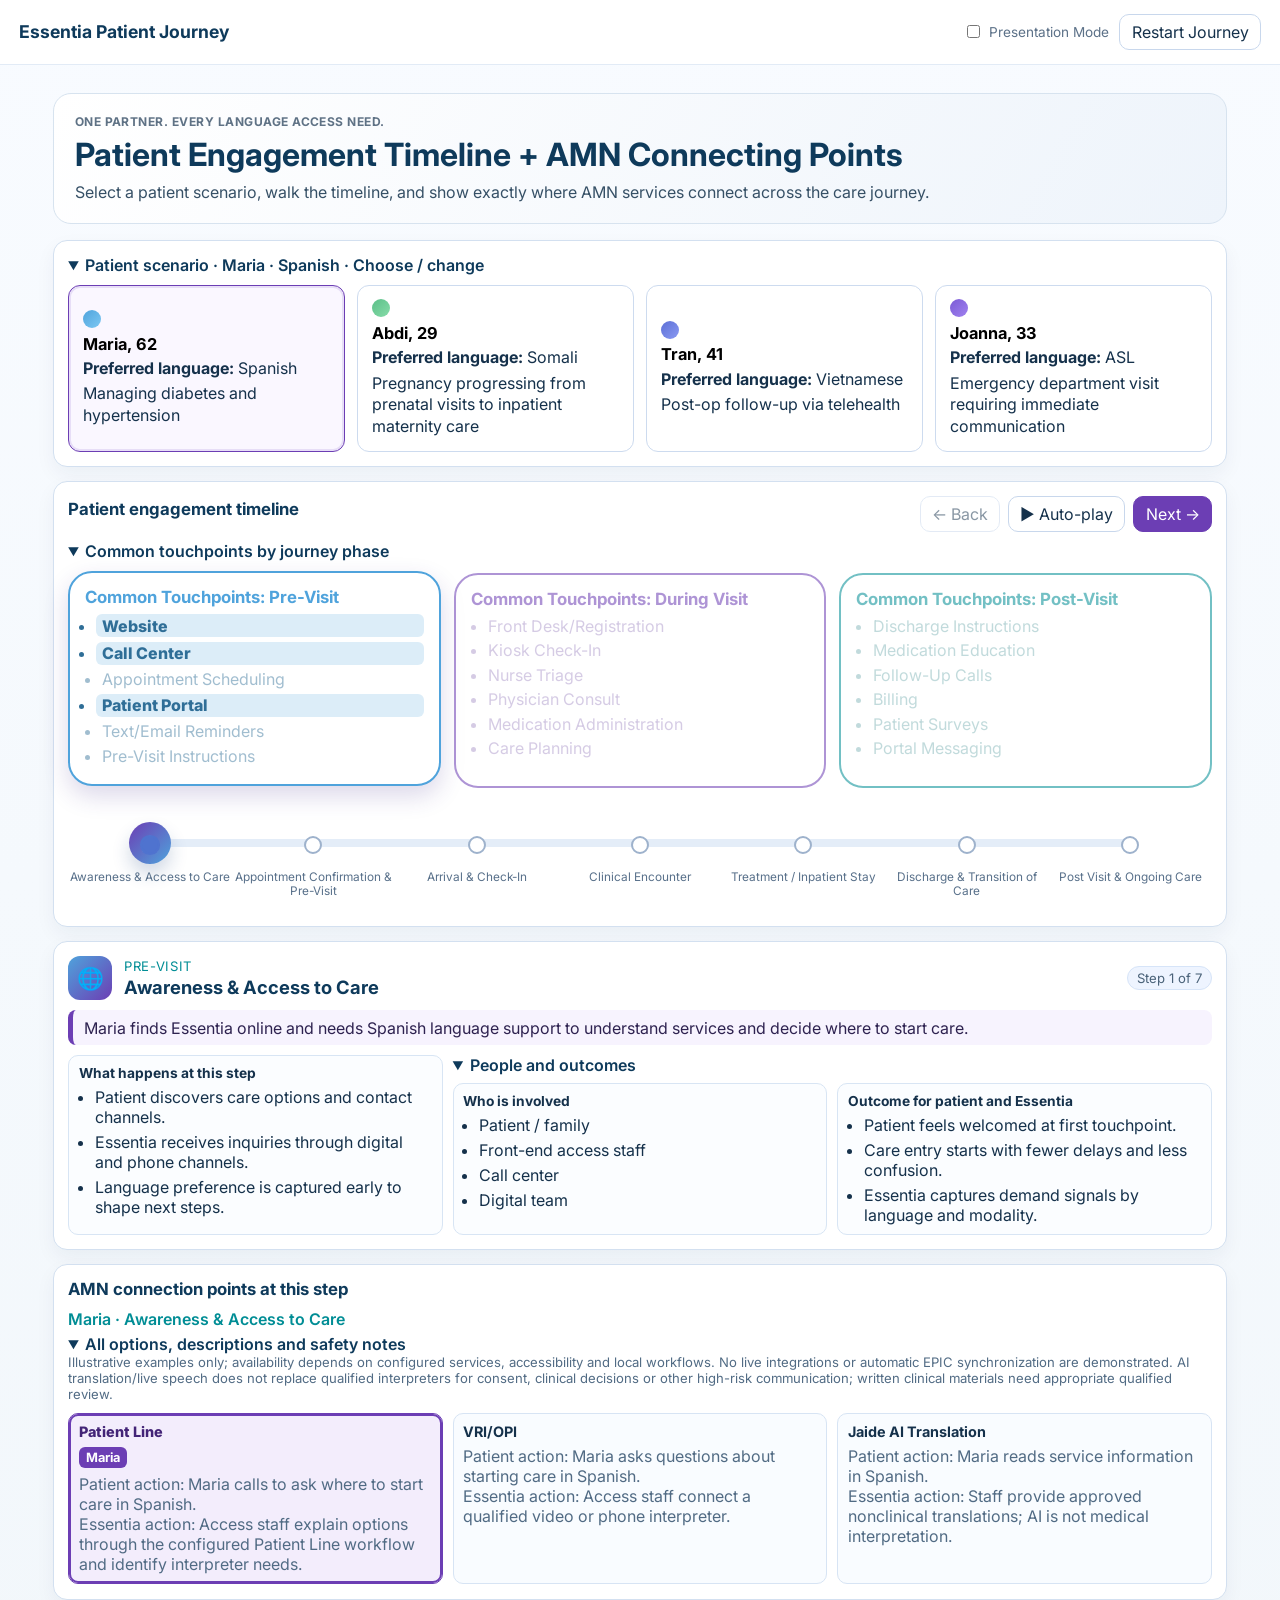
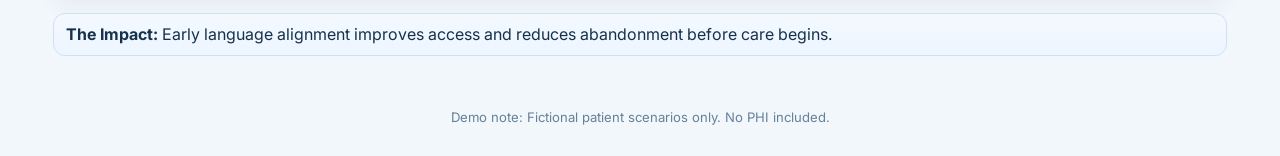
==== index.html @ 6fa658d0 "Remove DocsInk from Telehealth EHR integrations Co-authored-by: coreyboltamn <335155609+coreyboltamn" ====
<!doctype html>
<html lang="en">
  <head>
    <meta charset="UTF-8" />
    <meta name="viewport" content="width=device-width, initial-scale=1.0" />
    <title>Essentia + AMN | Patient Journey to Language Access</title>
    <link rel="preconnect" href="https://fonts.googleapis.com" />
    <link rel="preconnect" href="https://fonts.gstatic.com" crossorigin />
    <link href="https://fonts.googleapis.com/css2?family=Inter:wght@400;600;700;800&display=swap" rel="stylesheet" />
    <link rel="stylesheet" href="styles.css" />
    <link rel="stylesheet" href="touchpoints.css" />
  </head>
  <body>
    <header class="topbar">
      <div class="brand-block">
        <h1 class="top-title">Essentia Patient Journey</h1>
      </div>
      <div class="top-actions">
        <label class="toggle-wrap" for="presentationMode">
          <input id="presentationMode" type="checkbox" />
          <span>Presentation Mode</span>
        </label>
        <button id="resetBtn" class="ghost-btn" type="button">Restart Journey</button>
      </div>
    </header>

    <main>
      <section class="hero">
        <div class="hero-text">
          <p class="eyebrow">One Partner. Every Language Access Need.</p>
          <h2>Patient Engagement Timeline + AMN Connecting Points</h2>
          <p class="hero-copy">Select a patient scenario, walk the timeline, and show exactly where AMN services connect across the care journey.</p>
        </div>
      </section>

      <section class="panel scenario-panel">
        <details id="scenarioPicker" open>
          <summary>Patient scenario · <span id="scenarioName"></span> · Choose / change</summary>
          <div class="scenario-grid" id="scenarioGrid"></div>
        </details>
      </section>

      <section class="panel journey-panel">
        <div class="journey-head">
          <h2>Patient engagement timeline</h2>
          <div class="controls">
            <button id="prevBtn" class="ghost-btn" type="button">&larr; Back</button>
            <button id="playBtn" class="ghost-btn" type="button">&#9654; Auto-play</button>
            <button id="nextBtn" class="primary-btn" type="button">Next &rarr;</button>
          </div>
        </div>

        <details id="touchpointDetails" open>
          <summary>Common touchpoints by journey phase</summary>
          <div class="touchpoint-bands">
          <article class="touchpoint-card pre">
            <h3>Common Touchpoints: Pre-Visit</h3>
            <ul>
              <li>Website</li>
              <li>Call Center</li>
              <li>Appointment Scheduling</li>
              <li>Patient Portal</li>
              <li>Text/Email Reminders</li>
              <li>Pre-Visit Instructions</li>
            </ul>
          </article>
          <article class="touchpoint-card visit">
            <h3>Common Touchpoints: During Visit</h3>
            <ul>
              <li>Front Desk/Registration</li>
              <li>Kiosk Check-In</li>
              <li>Nurse Triage</li>
              <li>Physician Consult</li>
              <li>Medication Administration</li>
              <li>Care Planning</li>
            </ul>
          </article>
          <article class="touchpoint-card post">
            <h3>Common Touchpoints: Post-Visit</h3>
            <ul>
              <li>Discharge Instructions</li>
              <li>Medication Education</li>
              <li>Follow-Up Calls</li>
              <li>Billing</li>
              <li>Patient Surveys</li>
              <li>Portal Messaging</li>
            </ul>
          </article>
          </div>
        </details>

        <div class="track-wrap" role="region" aria-label="Patient journey timeline; scroll horizontally for all stages" tabindex="0">
          <div class="track" id="track">
            <div class="track-line"><div class="track-fill" id="trackFill"></div></div>
            <div class="avatar" id="avatar" aria-hidden="true"><svg viewBox="0 0 24 24" width="22" height="22"><circle cx="12" cy="8" r="4" fill="#fff"/><path d="M4 21c0-5 4-7 8-7s8 2 8 7" fill="#fff"/></svg></div>
            <div class="nodes" id="nodes"></div>
          </div>
        </div>
      </section>

      <section class="panel stage-panel" id="stagePanel">
        <div class="stage-top">
          <div class="stage-icon" id="stageIcon"></div>
          <div>
            <p class="phase" id="stagePhase"></p>
            <h2 id="stageTitle"></h2>
          </div>
          <div class="counter" id="stageCounter"></div>
        </div>

        <blockquote class="patient-moment" id="patientMoment"></blockquote>

        <div class="status-row" id="statusRow"></div>

        <div class="cards-row">
          <article><h3>What happens at this step</h3><ul id="behindList"></ul></article>
          <details id="stageDetails" open>
            <summary>People and outcomes</summary>
            <div class="support-cards">
              <article><h3>Who is involved</h3><ul id="whoList"></ul></article>
              <article><h3>Outcome for patient and Essentia</h3><ul id="outcomeList"></ul></article>
            </div>
          </details>
        </div>
      </section>

      <section class="panel connections-panel">
        <h2>AMN connection points at this step</h2>
        <p class="connection-context" id="connectionContext"></p>
        <p class="presenter-note">Illustrative workflows only. AI does not replace qualified interpreters; clinical translations require qualified review.</p>
        <details id="connectionDetails" open>
          <summary>All options, descriptions and safety notes</summary>
          <p class="connection-note">Illustrative examples only; availability depends on configured services, accessibility and local workflows. No live integrations or automatic EPIC synchronization are demonstrated. AI translation/live speech does not replace qualified interpreters for consent, clinical decisions or other high-risk communication; written clinical materials need appropriate qualified review.</p>
        </details>
        <div class="connection-grid" id="connectionGrid"></div>
      </section>

      <section class="impact-band">
        <strong>The Impact:</strong>
        <span id="impactText"></span>
      </section>
    </main>

    <footer>
      <p>Demo note: Fictional patient scenarios only. No PHI included.</p>
    </footer>

    <dialog id="telehealthModal" class="image-modal" aria-labelledby="telehealthModalTitle">
      <div class="image-modal-body">
        <div class="image-modal-head">
          <div>
            <p class="telehealth-eyebrow">Tran’s journey · Clinical Encounter</p>
            <h2 id="telehealthModalTitle">Telehealth integrations</h2>
            <p class="telehealth-intro">Connect qualified language access to the virtual care tools you already use.</p>
          </div>
          <button id="telehealthModalClose" class="image-modal-close" type="button" aria-label="Close">&times;</button>
        </div>
        <div class="telehealth-integrations">
          <div class="telehealth-layout">
            <div class="telehealth-categories">
              <section class="telehealth-category">
                <h3>EHR &amp; Clinical Systems</h3>
                <ul class="platform-chips">
                  <li>EPIC</li>
                  <li>Oracle</li>
                  <li>Cerner</li>
                </ul>
              </section>
              <section class="telehealth-category">
                <h3>Virtual Care &amp; Telehealth</h3>
                <ul class="platform-chips">
                  <li>Amwell</li>
                  <li>Zoom</li>
                  <li>Vidyo</li>
                  <li>Doximity</li>
                  <li>Teladoc</li>
                  <li>Mend</li>
                </ul>
              </section>
              <section class="telehealth-category">
                <h3>Patient Engagement</h3>
                <ul class="platform-chips">
                  <li>Caregility</li>
                  <li>Care.ai</li>
                  <li>Hellocare.ai</li>
                  <li>Lifesize</li>
                  <li>Oneview</li>
                </ul>
              </section>
              <section class="telehealth-category">
                <h3>Collaboration &amp; Communications</h3>
                <ul class="platform-chips">
                  <li>Microsoft Teams</li>
                  <li>Cisco</li>
                  <li>Polycom</li>
                  <li>Pexip</li>
                  <li>SecureVideo</li>
                </ul>
              </section>
              <section class="telehealth-category">
                <h3>Clinical Workflow &amp; Monitoring</h3>
                <ul class="platform-chips">
                  <li>AvaSure</li>
                  <li>Artisight</li>
                  <li>Bluestream</li>
                  <li>Mobile Heartbeat</li>
                  <li>Vocera</li>
                  <li>Sonifi Health</li>
                </ul>
              </section>
            </div>
            <aside class="telehealth-benefits" aria-labelledby="telehealthBenefitsTitle">
              <h3 id="telehealthBenefitsTitle">AMN Integration Benefits</h3>
              <ul>
                <li>Qualified interpreters join the virtual visit</li>
                <li>Configured workflows fit existing care tools</li>
                <li>Fewer handoffs for staff and clinicians</li>
                <li>Consistent experience across languages and visits</li>
              </ul>
            </aside>
          </div>
          <div class="telehealth-summary">
            <strong>40+ Technology Partners</strong>
            <p>Powering a more connected, equitable healthcare experience.</p>
          </div>
          <p class="telehealth-disclaimer">Illustrative examples only; availability depends on configured services and local workflows. Platform names are text-only; no partner logos are used.</p>
        </div>
      </div>
    </dialog>

    <script src="app.js"></script>
    <script src="touchpoints.js"></script>
  </body>
</html>
---- styles.css ----
* {
  box-sizing: border-box;
}

[hidden] {
  display: none !important;
}

:root {
  --navy: #0e3a5b;
  --blue: #4fa3dc;
  --purple: #6c3eb4;
  --teal: #008d95;
  --border: #d7e3ef;
  --bg: #f3f8ff;
  --panel: #ffffff;
  --ink: #15314b;
  --muted: #5c7188;
  --line: #d3e0f0;
  --brand: #3359b5;
  --brand-soft: #e9eeff;
}

body {
  margin: 0;
  font-family: "Inter", "Segoe UI", sans-serif;
  background: linear-gradient(180deg, #f8fbff 0%, #f2f7fb 100%);
  color: var(--ink);
}

.topbar {
  position: sticky;
  top: 0;
  z-index: 20;
  display: flex;
  align-items: center;
  justify-content: space-between;
  gap: 1rem;
  padding: 0.85rem 1.2rem;
  background: rgba(255, 255, 255, 0.9);
  border-bottom: 1px solid #e2ebf6;
  backdrop-filter: blur(6px);
}

.top-title {
  margin: 0;
  font-size: 1.1rem;
  color: var(--navy);
}

.top-actions {
  display: flex;
  flex-wrap: wrap;
  gap: 0.65rem;
  align-items: center;
}

.toggle-wrap {
  display: inline-flex;
  align-items: center;
  gap: 0.4rem;
  font-size: 0.85rem;
  color: var(--muted);
}

main {
  max-width: 1200px;
  margin: 0 auto;
  padding: 1rem 0.8rem 2rem;
}

.hero {
  background: linear-gradient(120deg, #ffffff 0%, #eef4fb 100%);
  border: 1px solid var(--border);
  border-radius: 18px;
  color: var(--navy);
  padding: 1.3rem;
  margin: 0.75rem 0 1rem;
}

.eyebrow {
  margin: 0;
  font-weight: 700;
  letter-spacing: 0.04em;
  text-transform: uppercase;
  font-size: 0.75rem;
  color: #5f7285;
}

.hero h2 {
  margin: 0.35rem 0 0.5rem;
  font-size: clamp(1.3rem, 2.5vw, 2rem);
}

.hero-copy {
  margin: 0;
  max-width: 880px;
  color: #365066;
}

.panel {
  background: var(--panel);
  border: 1px solid var(--line);
  border-radius: 14px;
  padding: 0.9rem;
  margin-bottom: 0.85rem;
  box-shadow: 0 8px 20px rgba(10, 40, 70, 0.05);
}

.panel h2 {
  margin: 0 0 0.6rem;
  font-size: 1.05rem;
  color: var(--navy);
}

.scenario-grid {
  display: grid;
  grid-template-columns: repeat(4, minmax(0, 1fr));
  gap: 0.75rem;
}

summary {
  cursor: pointer;
  color: var(--navy);
  font-weight: 600;
}

#scenarioPicker > summary {
  margin-bottom: 0.6rem;
}

#scenarioPicker:not([open]) > summary {
  margin-bottom: 0;
}

.scenario-card {
  text-align: left;
  border: 1px solid #cddbef;
  border-radius: 12px;
  padding: 0.85rem;
  background: #fff;
  cursor: pointer;
  transition: all 0.2s ease;
}

.scenario-card:hover {
  transform: translateY(-1px);
  box-shadow: 0 10px 20px rgba(29, 75, 140, 0.08);
}

.scenario-card.active {
  border-color: var(--purple);
  box-shadow: inset 0 0 0 2px #e7def7;
  background: #faf7ff;
}

.avatar-dot {
  width: 18px;
  height: 18px;
  border-radius: 999px;
  background: var(--chip);
  margin-bottom: 0.35rem;
}

.scenario-card h3 {
  margin: 0;
  font-size: 1.02rem;
}

.scenario-card p {
  margin: 0.26rem 0 0;
  color: var(--ink);
  line-height: 1.34;
}

.journey-head {
  display: flex;
  flex-wrap: wrap;
  align-items: center;
  justify-content: space-between;
  gap: 0.8rem;
  margin-bottom: 0.55rem;
}

.controls {
  display: flex;
  flex-wrap: wrap;
  gap: 0.5rem;
}

button {
  font: inherit;
}

.ghost-btn,
.primary-btn {
  border-radius: 10px;
  border: 1px solid #c8d7ec;
  background: #fff;
  color: var(--ink);
  padding: 0.45rem 0.7rem;
  cursor: pointer;
}

.primary-btn {
  background: var(--purple);
  color: #fff;
  border-color: var(--purple);
}

.ghost-btn:disabled,
.primary-btn:disabled {
  opacity: 0.5;
  cursor: not-allowed;
}

.track-wrap {
  overflow-x: auto;
  padding-bottom: 0.2rem;
}

.track {
  min-width: 920px;
  position: relative;
  padding: 0 0 0.6rem;
}

.track-line {
  position: absolute;
  top: 35px;
  left: calc(100% / 14);
  right: calc(100% / 14);
  height: 8px;
  border-radius: 999px;
  background: #e4edf8;
}

.track-fill {
  height: 100%;
  width: 0;
  border-radius: 999px;
  background: linear-gradient(90deg, var(--blue), var(--purple), var(--teal));
  transition: width 0.35s ease;
}

.avatar {
  position: absolute;
  top: 18px;
  left: calc(100% / 14);
  transform: translateX(-50%);
  width: 42px;
  height: 42px;
  border-radius: 999px;
  background: linear-gradient(135deg, var(--purple), var(--blue));
  display: grid;
  place-items: center;
  box-shadow: 0 10px 18px rgba(27, 67, 125, 0.2);
  transition: left 0.35s ease;
}

.nodes {
  display: grid;
  grid-template-columns: repeat(7, 1fr);
  gap: 0;
  padding-top: 32px;
}

.node {
  width: 100%;
  border: none;
  background: none;
  cursor: pointer;
  color: #58708a;
  font-size: 0.74rem;
  text-align: center;
  padding: 0;
  position: relative;
}

.node::before {
  content: "";
  width: 14px;
  height: 14px;
  border-radius: 999px;
  border: 2px solid #9eb2cc;
  background: #fff;
  display: block;
  margin: 0 auto 1rem;
}

.node.active::before {
  border-color: #4f73cf;
  background: #d9e5ff;
}

.node.current::before {
  transform: scale(1.12);
  background: #4f73cf;
  border-color: #4f73cf;
}

.stage-top {
  display: grid;
  grid-template-columns: auto minmax(0, 1fr) auto;
  align-items: center;
  gap: 0.75rem;
}

.stage-icon {
  width: 44px;
  height: 44px;
  border-radius: 12px;
  background: linear-gradient(135deg, var(--blue), var(--purple));
  display: grid;
  place-items: center;
  font-size: 1.35rem;
}

.phase {
  margin: 0;
  color: var(--teal);
  font-size: 0.82rem;
  text-transform: uppercase;
  letter-spacing: 0.05em;
}

#stageTitle {
  margin: 0.1rem 0 0;
  font-size: 1.15rem;
}

.counter {
  font-size: 0.82rem;
  color: #4a6279;
  background: #eef4ff;
  border: 1px solid #d6e4f8;
  border-radius: 999px;
  padding: 0.2rem 0.55rem;
}

.patient-moment {
  margin: 0.65rem 0;
  border-left: 5px solid var(--purple);
  padding: 0.45rem 0.7rem;
  color: #2e2250;
  background: #f7f3fe;
  border-radius: 8px;
}

.cards-row {
  display: grid;
  grid-template-columns: repeat(3, minmax(0, 1fr));
  gap: 0.6rem;
}

.cards-row > details {
  grid-column: span 2;
}

.support-cards {
  display: grid;
  grid-template-columns: repeat(2, minmax(0, 1fr));
  gap: 0.6rem;
  margin-top: 0.5rem;
}

.cards-row article {
  border: 1px solid #d8e5f4;
  border-radius: 10px;
  padding: 0.55rem 0.6rem;
  background: #fbfdff;
}

.cards-row h3 {
  margin: 0 0 0.4rem;
  font-size: 0.86rem;
}

.cards-row ul {
  margin: 0;
  padding-left: 1rem;
}

.cards-row li + li {
  margin-top: 0.3rem;
}

.connection-grid {
  display: grid;
  grid-template-columns: repeat(3, minmax(0, 1fr));
  gap: 0.6rem;
}

.connection-card {
  min-width: 0;
  overflow-wrap: anywhere;
  border: 1px solid #d7e4f4;
  border-radius: 10px;
  background: #f9fcff;
  padding: 0.6rem;
}

.connection-card h3 {
  margin: 0;
  font-size: 0.9rem;
}

.connection-card p {
  margin: 0.34rem 0 0;
  color: #516b84;
  white-space: pre-line;
}

.connection-card.connection-preferred {
  border-color: var(--purple);
  box-shadow: inset 0 0 0 2px var(--purple);
  background: #f3edfc;
}

.connection-preferred h3 {
  color: #432477;
  font-weight: 800;
}

.connection-badge {
  display: inline-block;
  margin-top: 0.4rem;
  padding: 0.2rem 0.45rem;
  border-radius: 6px;
  background: var(--purple);
  color: #fff;
  font-size: 0.8rem;
  font-weight: 700;
}

.connection-context {
  margin: 0 0 0.35rem;
  font-weight: 600;
  color: var(--teal);
}

.connection-clickable {
  cursor: pointer;
}

.connection-clickable:hover {
  box-shadow: inset 0 0 0 2px var(--purple), 0 6px 16px rgba(14, 58, 91, 0.16);
}

#telehealthModal {
  width: min(1080px, calc(100vw - 2rem));
  max-height: calc(100vh - 2rem);
  padding: 0;
  border: 1px solid var(--border);
  border-radius: 20px;
  background: var(--panel);
  color: var(--ink);
  box-shadow: 0 20px 50px rgba(14, 58, 91, 0.35);
}

#telehealthModal::backdrop {
  background: rgba(8, 30, 48, 0.7);
}

#telehealthModal .image-modal-body {
  padding: 0;
}

#telehealthModal .image-modal-head {
  display: flex;
  align-items: flex-start;
  justify-content: space-between;
  gap: 1rem;
  padding: 1.25rem 1.5rem;
  border-top: 5px solid var(--purple);
  border-bottom: 1px solid var(--border);
  background: linear-gradient(110deg, #f0edfa, #f1f8fb);
}

#telehealthModal .image-modal-head h2 {
  margin: 0;
  font-size: clamp(1.4rem, 2.4vw, 1.8rem);
  line-height: 1.2;
  letter-spacing: -0.025em;
  color: var(--navy);
}

#telehealthModal .image-modal-close {
  flex-shrink: 0;
  border: 1px solid var(--border);
  border-radius: 50%;
  background: #fff;
  color: var(--navy);
  font-size: 1.4rem;
  line-height: 1;
  width: 2.75rem;
  height: 2.75rem;
  cursor: pointer;
}

#telehealthModal .image-modal-close:hover {
  border-color: var(--purple);
  background: var(--brand-soft);
}

#telehealthModal .image-modal-close:focus-visible {
  outline: 3px solid var(--purple);
  outline-offset: 3px;
}

.telehealth-eyebrow {
  margin: 0 0 0.5rem;
  color: var(--purple);
  font-size: 0.72rem;
  font-weight: 700;
  letter-spacing: 0.08em;
  text-transform: uppercase;
}

.telehealth-integrations {
  padding: 1.25rem 1.5rem;
  background: #f6f8fc;
  overflow-wrap: anywhere;
}

.telehealth-intro {
  margin: 0.6rem 0 0;
  color: #425c73;
  font-size: 0.95rem;
  line-height: 1.5;
}

.telehealth-layout {
  display: grid;
  grid-template-columns: minmax(0, 2.2fr) minmax(0, 1fr);
  gap: 1rem;
}

.telehealth-categories {
  display: grid;
  grid-template-columns: repeat(2, minmax(0, 1fr));
  gap: 0.75rem;
}

.telehealth-category,
.telehealth-benefits {
  min-width: 0;
  padding: 1rem;
  border: 1px solid var(--border);
  border-radius: 14px;
  background: #fff;
  box-shadow: 0 3px 10px rgba(14, 58, 91, 0.04);
}

.telehealth-category:last-child {
  grid-column: 1 / -1;
}

.telehealth-category h3,
.telehealth-benefits h3 {
  margin: 0 0 0.75rem;
  color: var(--navy);
  font-size: 0.95rem;
  font-weight: 700;
  line-height: 1.35;
}

.platform-chips {
  display: flex;
  flex-wrap: wrap;
  gap: 0.5rem;
  margin: 0;
  padding: 0;
  list-style: none;
}

.platform-chips li {
  display: flex;
  align-items: center;
  gap: 0.4rem;
  max-width: 100%;
  min-height: 1.9rem;
  padding: 0.3rem 0.65rem;
  border: 1px solid #dde3f2;
  border-radius: 999px;
  background: #f3f5fc;
  color: #29456a;
  font-size: 0.8rem;
  font-weight: 500;
  line-height: 1.35;
}

.platform-chips li::before {
  content: "";
  flex: 0 0 0.3rem;
  height: 0.3rem;
  border-radius: 50%;
  background: var(--purple);
}

.telehealth-benefits {
  padding: 1.25rem;
  border: 1px solid var(--navy);
  border-top: 4px solid #57c6c7;
  color: #fff;
  background: linear-gradient(155deg, #174d6d, #102f4c);
}

.telehealth-benefits h3 {
  margin-bottom: 1.25rem;
  color: #fff;
  font-size: 1.15rem;
}

.telehealth-benefits ul {
  display: grid;
  gap: 1rem;
  margin: 0;
  padding: 0;
  list-style: none;
}

.telehealth-benefits li {
  position: relative;
  padding-left: 1.5rem;
  font-size: 0.95rem;
  line-height: 1.5;
}

.telehealth-benefits li::before {
  content: "";
  position: absolute;
  top: 0.35rem;
  left: 0.15rem;
  width: 0.35rem;
  height: 0.65rem;
  border: solid #85e0da;
  border-width: 0 2px 2px 0;
  transform: rotate(45deg);
}

.telehealth-summary {
  display: flex;
  align-items: center;
  justify-content: space-between;
  flex-wrap: wrap;
  gap: 0.5rem 1.5rem;
  margin-top: 1rem;
  padding: 1rem;
  border: 1px solid #d6e6e8;
  border-radius: 12px;
  color: var(--navy);
  background: #edf6f6;
}

.telehealth-summary strong {
  font-size: 1.2rem;
  letter-spacing: -0.02em;
}

.telehealth-summary p {
  margin: 0;
  font-size: 0.85rem;
  line-height: 1.5;
}

.telehealth-disclaimer {
  margin: 0.75rem 0 0;
  font-size: 0.8rem;
  color: var(--muted);
  line-height: 1.5;
}

@media (max-width: 760px) {
  .telehealth-layout {
    grid-template-columns: minmax(0, 1fr);
  }
}

@media (max-width: 480px) {
  .telehealth-categories {
    grid-template-columns: minmax(0, 1fr);
  }
}

.connection-note {
  margin: 0 0 0.65rem;
  font-size: 0.82rem;
  color: #516b84;
}

:focus-visible {
  outline: 3px solid var(--purple);
  outline-offset: 3px;
}

.impact-band {
  border: 1px solid #cde0f4;
  background: linear-gradient(180deg, #f4f9ff 0%, #edf5ff 100%);
  border-radius: 12px;
  padding: 0.65rem 0.75rem;
  margin-top: 0.25rem;
}

footer {
  text-align: center;
  color: #66809a;
  font-size: 0.82rem;
  padding: 0.5rem 0 1.1rem;
}

.presentation-mode .hero {
  display: none;
}

.presentation-mode .journey-panel {
  padding: 0.75rem;
}

.presenter-note {
  display: none;
}

.presentation-mode main {
  display: grid;
  gap: 0.5rem;
  padding-top: 0.5rem;
  padding-bottom: 0.5rem;
}

.presentation-mode .panel {
  min-width: 0;
  margin: 0;
  padding: 0.65rem;
}

.presentation-mode .cards-row,
.presentation-mode .connection-grid {
  grid-template-columns: 1fr;
}

.presentation-mode .cards-row > details {
  grid-column: auto;
}

.presentation-mode .presenter-note {
  display: block;
  margin: 0 0 0.5rem;
  font-size: 0.85rem;
}

.presentation-mode #connectionDetails:not([open]) ~ .connection-grid .connection-card:not(.connection-preferred),
.presentation-mode #connectionDetails:not([open]) ~ .connection-grid .connection-card p {
  display: none;
}

.presentation-mode #connectionDetails:not([open]) ~ .connection-grid .connection-preferred {
  display: flex;
  align-items: center;
  gap: 0.5rem;
}

.presentation-mode .connection-card h3 {
  flex: 1;
  min-width: 0;
  font-size: 1rem;
}

.presentation-mode .connection-badge {
  margin: 0;
}

#connectionDetails {
  margin-bottom: 0.6rem;
}

.presentation-mode .impact-band {
  margin: 0;
}

.presentation-mode footer {
  padding: 0 0.8rem 0.5rem;
}

.presentation-mode footer p {
  margin: 0;
}

@media (min-width: 680px) {
  .presentation-mode #connectionDetails:not([open]) ~ .connection-grid {
    grid-template-columns: repeat(2, minmax(0, 1fr));
  }
}

@media (min-width: 1100px) {
  .presentation-mode main {
    max-width: 1440px;
    grid-template-columns: minmax(0, 1.2fr) minmax(0, 1fr);
    align-items: start;
  }

  .presentation-mode .scenario-panel,
  .presentation-mode .journey-panel,
  .presentation-mode .impact-band {
    grid-column: 1 / -1;
  }
}

.touchpoint-bands {
  display: grid;
  grid-template-columns: repeat(3, minmax(0, 1fr));
  gap: 0.8rem;
  margin: 0.75rem 0 1rem;
}

.touchpoint-card {
  border: 2px solid var(--blue);
  border-radius: 24px;
  padding: 0.85rem 0.95rem;
  background: #fff;
  color: #2f6e97;
}

.touchpoint-card h3 {
  margin: 0 0 0.45rem;
  font-size: 1.05rem;
  color: var(--blue);
}

.touchpoint-card ul {
  margin: 0;
  padding-left: 1.05rem;
}

.touchpoint-card li {
  margin: 0.28rem 0;
}

.touchpoint-card.visit {
  border-color: var(--purple);
  color: #5a3297;
}

.touchpoint-card.visit h3 {
  color: var(--purple);
}

.touchpoint-card.post {
  border-color: var(--teal);
  color: #0b6f74;
}

.touchpoint-card.post h3 {
  color: var(--teal);
}

@media (max-width: 1080px) {
  .scenario-grid {
    grid-template-columns: repeat(2, minmax(0, 1fr));
  }
  .cards-row,
  .connection-grid {
    grid-template-columns: 1fr;
  }
  .cards-row > details {
    grid-column: auto;
  }
}

@media (max-width: 680px) {
  .presentation-mode .topbar {
    position: static;
  }
  .topbar {
    flex-direction: column;
    align-items: flex-start;
  }
  .scenario-grid {
    grid-template-columns: 1fr;
  }
  .touchpoint-bands {
    grid-template-columns: 1fr;
  }
  .support-cards {
    grid-template-columns: 1fr;
  }
  .stage-top {
    grid-template-columns: auto minmax(0, 1fr);
  }
  .counter {
    grid-column: 2;
    justify-self: start;
  }
}
---- touchpoints.css ----
/* Common touchpoint highlighting tied to the active timeline stage */
.touchpoint-card { transition: opacity 0.35s ease, box-shadow 0.35s ease, transform 0.35s ease; }
.touchpoint-card.phase-idle { opacity: 0.55; }
.touchpoint-card.phase-active { opacity: 1; transform: translateY(-2px); box-shadow: 0 10px 24px rgba(60, 40, 140, 0.18); }
.touchpoint-card li { transition: opacity 0.3s ease, background 0.3s ease; border-radius: 6px; }
.touchpoint-card li.tp-dim { opacity: 0.45; }
.touchpoint-card li.tp-active {
  opacity: 1;
  font-weight: 800;
  background: rgba(108, 62, 180, 0.12);
  padding: 0.1rem 0.4rem;
  margin-left: -0.4rem;
  animation: tpPulse 1.6s ease-in-out infinite;
}
.touchpoint-card.pre li.tp-active { background: rgba(79, 163, 220, 0.2); }
.touchpoint-card.post li.tp-active { background: rgba(0, 141, 149, 0.16); }
@keyframes tpPulse {
  0%, 100% { box-shadow: 0 0 0 0 rgba(108, 62, 180, 0.35); }
  50% { box-shadow: 0 0 0 5px rgba(108, 62, 180, 0); }
}
@media (prefers-reduced-motion: reduce) {
  .touchpoint-card li.tp-active { animation: none; }
}
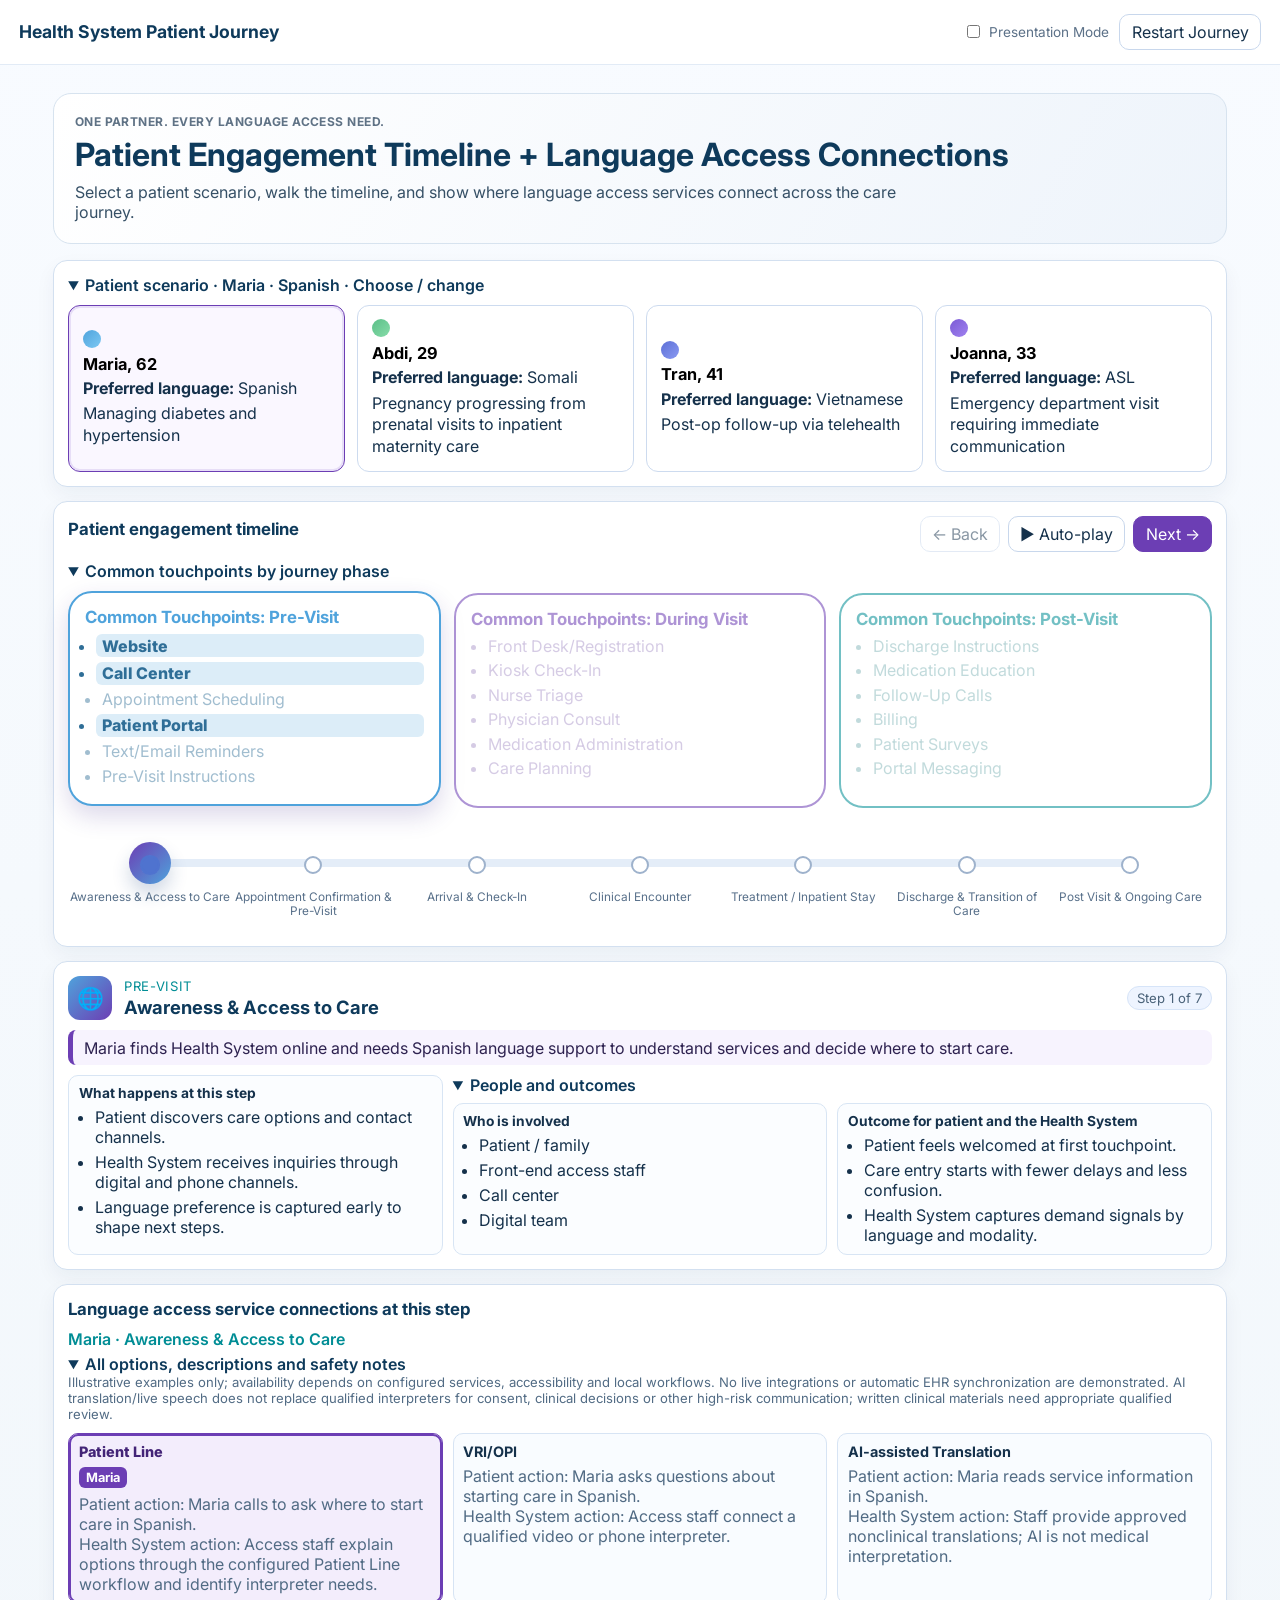
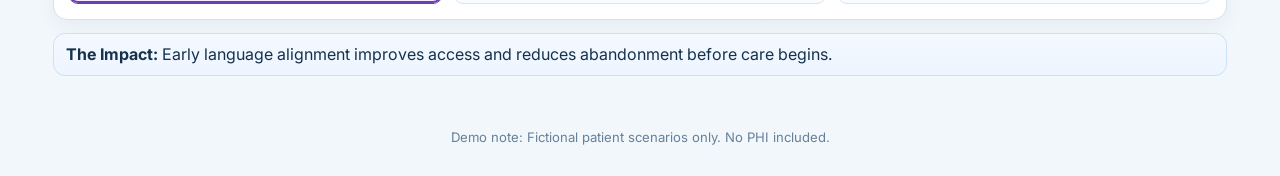
==== commit 55f1a4de: "Debrand patient journey demo Co-authored-by: coreyboltamn <335155609+coreyboltamn@users.noreply.gith" ====
--- a/index.html
+++ b/index.html
@@ -3,7 +3,8 @@
   <head>
     <meta charset="UTF-8" />
     <meta name="viewport" content="width=device-width, initial-scale=1.0" />
-    <title>Essentia + AMN | Patient Journey to Language Access</title>
+    <meta name="description" content="An illustrative patient journey for language access across a health system." />
+    <title>Health System | Patient Journey to Language Access</title>
     <link rel="preconnect" href="https://fonts.googleapis.com" />
     <link rel="preconnect" href="https://fonts.gstatic.com" crossorigin />
     <link href="https://fonts.googleapis.com/css2?family=Inter:wght@400;600;700;800&display=swap" rel="stylesheet" />
@@ -13,7 +14,7 @@
   <body>
     <header class="topbar">
       <div class="brand-block">
-        <h1 class="top-title">Essentia Patient Journey</h1>
+        <h1 class="top-title">Health System Patient Journey</h1>
       </div>
       <div class="top-actions">
         <label class="toggle-wrap" for="presentationMode">
@@ -28,8 +29,8 @@
       <section class="hero">
         <div class="hero-text">
           <p class="eyebrow">One Partner. Every Language Access Need.</p>
-          <h2>Patient Engagement Timeline + AMN Connecting Points</h2>
-          <p class="hero-copy">Select a patient scenario, walk the timeline, and show exactly where AMN services connect across the care journey.</p>
+          <h2>Patient Engagement Timeline + Language Access Connections</h2>
+          <p class="hero-copy">Select a patient scenario, walk the timeline, and show where language access services connect across the care journey.</p>
         </div>
       </section>
 
@@ -118,19 +119,19 @@
             <summary>People and outcomes</summary>
             <div class="support-cards">
               <article><h3>Who is involved</h3><ul id="whoList"></ul></article>
-              <article><h3>Outcome for patient and Essentia</h3><ul id="outcomeList"></ul></article>
+              <article><h3>Outcome for patient and the Health System</h3><ul id="outcomeList"></ul></article>
             </div>
           </details>
         </div>
       </section>
 
       <section class="panel connections-panel">
-        <h2>AMN connection points at this step</h2>
+        <h2>Language access service connections at this step</h2>
         <p class="connection-context" id="connectionContext"></p>
         <p class="presenter-note">Illustrative workflows only. AI does not replace qualified interpreters; clinical translations require qualified review.</p>
         <details id="connectionDetails" open>
           <summary>All options, descriptions and safety notes</summary>
-          <p class="connection-note">Illustrative examples only; availability depends on configured services, accessibility and local workflows. No live integrations or automatic EPIC synchronization are demonstrated. AI translation/live speech does not replace qualified interpreters for consent, clinical decisions or other high-risk communication; written clinical materials need appropriate qualified review.</p>
+          <p class="connection-note">Illustrative examples only; availability depends on configured services, accessibility and local workflows. No live integrations or automatic EHR synchronization are demonstrated. AI translation/live speech does not replace qualified interpreters for consent, clinical decisions or other high-risk communication; written clinical materials need appropriate qualified review.</p>
         </details>
         <div class="connection-grid" id="connectionGrid"></div>
       </section>
@@ -151,79 +152,53 @@
           <div>
             <p class="telehealth-eyebrow">Tran’s journey · Clinical Encounter</p>
             <h2 id="telehealthModalTitle">Telehealth integrations</h2>
-            <p class="telehealth-intro">Connect qualified language access to the virtual care tools you already use.</p>
           </div>
           <button id="telehealthModalClose" class="image-modal-close" type="button" aria-label="Close">&times;</button>
         </div>
-        <div class="telehealth-integrations">
-          <div class="telehealth-layout">
-            <div class="telehealth-categories">
-              <section class="telehealth-category">
-                <h3>EHR &amp; Clinical Systems</h3>
-                <ul class="platform-chips">
-                  <li>EPIC</li>
-                  <li>Oracle</li>
-                  <li>Cerner</li>
-                </ul>
-              </section>
-              <section class="telehealth-category">
-                <h3>Virtual Care &amp; Telehealth</h3>
-                <ul class="platform-chips">
-                  <li>Amwell</li>
-                  <li>Zoom</li>
-                  <li>Vidyo</li>
-                  <li>Doximity</li>
-                  <li>Teladoc</li>
-                  <li>Mend</li>
-                </ul>
-              </section>
-              <section class="telehealth-category">
-                <h3>Patient Engagement</h3>
-                <ul class="platform-chips">
-                  <li>Caregility</li>
-                  <li>Care.ai</li>
-                  <li>Hellocare.ai</li>
-                  <li>Lifesize</li>
-                  <li>Oneview</li>
-                </ul>
-              </section>
-              <section class="telehealth-category">
-                <h3>Collaboration &amp; Communications</h3>
-                <ul class="platform-chips">
-                  <li>Microsoft Teams</li>
-                  <li>Cisco</li>
-                  <li>Polycom</li>
-                  <li>Pexip</li>
-                  <li>SecureVideo</li>
-                </ul>
-              </section>
-              <section class="telehealth-category">
-                <h3>Clinical Workflow &amp; Monitoring</h3>
-                <ul class="platform-chips">
-                  <li>AvaSure</li>
-                  <li>Artisight</li>
-                  <li>Bluestream</li>
-                  <li>Mobile Heartbeat</li>
-                  <li>Vocera</li>
-                  <li>Sonifi Health</li>
-                </ul>
-              </section>
-            </div>
-            <aside class="telehealth-benefits" aria-labelledby="telehealthBenefitsTitle">
-              <h3 id="telehealthBenefitsTitle">AMN Integration Benefits</h3>
-              <ul>
-                <li>Qualified interpreters join the virtual visit</li>
-                <li>Configured workflows fit existing care tools</li>
-                <li>Fewer handoffs for staff and clinicians</li>
-                <li>Consistent experience across languages and visits</li>
-              </ul>
-            </aside>
-          </div>
-          <div class="telehealth-summary">
-            <strong>40+ Technology Partners</strong>
-            <p>Powering a more connected, equitable healthcare experience.</p>
-          </div>
-          <p class="telehealth-disclaimer">Illustrative examples only; availability depends on configured services and local workflows. Platform names are text-only; no partner logos are used.</p>
+        <div class="telehealth-image-wrap">
+          <img class="telehealth-image" src="Designer%20(12).png" alt="Technology interoperability and integrations across clinical systems, virtual care, patient engagement and communications, with 40+ technology partners" width="1536" height="1024" />
+        </div>
+      </div>
+    </dialog>
+
+    <dialog id="vriOpiVideoModal" class="image-modal" aria-labelledby="vriOpiVideoModalTitle">
+      <div class="image-modal-body">
+        <div class="image-modal-head">
+          <div>
+            <p class="telehealth-eyebrow">Maria’s journey · VRI/OPI connection</p>
+            <h2 id="vriOpiVideoModalTitle">Qualified interpreter access by video or phone</h2>
+          </div>
+          <button id="vriOpiVideoModalClose" class="image-modal-close" type="button" aria-label="Close video">&times;</button>
+        </div>
+        <div class="vri-opi-video-wrap">
+          <video id="vriOpiVideo" class="vri-opi-video" controls preload="metadata" playsinline aria-labelledby="vriOpiVideoModalTitle">
+            <source src="public/media/interpreter-access-demo-1920x1080-captions-2.mp4" type="video/mp4" />
+            Your browser does not support embedded video.
+            <a href="public/media/interpreter-access-demo-1920x1080-captions-2.mp4">Download the interpreter video (MP4)</a>.
+          </video>
+        </div>
+      </div>
+    </dialog>
+
+    <dialog id="interpreterSchedulerModal" class="image-modal" aria-labelledby="interpreterSchedulerModalTitle" aria-describedby="interpreterSchedulerStatus">
+      <div class="image-modal-body">
+        <div class="image-modal-head">
+          <div>
+            <p class="telehealth-eyebrow">Abdi’s journey · Appointment Confirmation &amp; Pre-Visit</p>
+            <h2 id="interpreterSchedulerModalTitle">Interpreter Scheduler</h2>
+          </div>
+          <button id="interpreterSchedulerModalClose" class="image-modal-close" type="button" aria-label="Close Interpreter Scheduler images">&times;</button>
+        </div>
+        <figure class="scheduler-gallery">
+          <img id="interpreterSchedulerImage" class="scheduler-image" src="public/media/Interpreter%20Scheduler.Dashboard%20Overview.png" alt="Interpreter Scheduler dashboard overview with upcoming reservations, unassigned reservations and languages breakdown" width="1916" height="858" />
+          <figcaption class="scheduler-caption">
+            <h3 id="interpreterSchedulerSlideTitle">Dashboard</h3>
+            <p id="interpreterSchedulerStatus" class="scheduler-status" aria-live="polite">1 of 5</p>
+          </figcaption>
+        </figure>
+        <div class="scheduler-controls">
+          <button id="interpreterSchedulerPrev" class="ghost-btn" type="button" aria-label="Previous image">&larr; Previous</button>
+          <button id="interpreterSchedulerNext" class="primary-btn" type="button" aria-label="Next image">Next &rarr;</button>
         </div>
       </div>
     </dialog>
--- a/styles.css
+++ b/styles.css
@@ -447,6 +447,8 @@
   box-shadow: inset 0 0 0 2px var(--purple), 0 6px 16px rgba(14, 58, 91, 0.16);
 }
 
+#interpreterSchedulerModal,
+#vriOpiVideoModal,
 #telehealthModal {
   width: min(1080px, calc(100vw - 2rem));
   max-height: calc(100vh - 2rem);
@@ -458,14 +460,20 @@
   box-shadow: 0 20px 50px rgba(14, 58, 91, 0.35);
 }
 
+#interpreterSchedulerModal::backdrop,
+#vriOpiVideoModal::backdrop,
 #telehealthModal::backdrop {
   background: rgba(8, 30, 48, 0.7);
 }
 
+#interpreterSchedulerModal .image-modal-body,
+#vriOpiVideoModal .image-modal-body,
 #telehealthModal .image-modal-body {
   padding: 0;
 }
 
+#interpreterSchedulerModal .image-modal-head,
+#vriOpiVideoModal .image-modal-head,
 #telehealthModal .image-modal-head {
   display: flex;
   align-items: flex-start;
@@ -477,6 +485,8 @@
   background: linear-gradient(110deg, #f0edfa, #f1f8fb);
 }
 
+#interpreterSchedulerModal .image-modal-head h2,
+#vriOpiVideoModal .image-modal-head h2,
 #telehealthModal .image-modal-head h2 {
   margin: 0;
   font-size: clamp(1.4rem, 2.4vw, 1.8rem);
@@ -485,6 +495,8 @@
   color: var(--navy);
 }
 
+#interpreterSchedulerModal .image-modal-close,
+#vriOpiVideoModal .image-modal-close,
 #telehealthModal .image-modal-close {
   flex-shrink: 0;
   border: 1px solid var(--border);
@@ -498,14 +510,120 @@
   cursor: pointer;
 }
 
+#interpreterSchedulerModal .image-modal-close:hover,
+#vriOpiVideoModal .image-modal-close:hover,
 #telehealthModal .image-modal-close:hover {
   border-color: var(--purple);
   background: var(--brand-soft);
 }
 
+#interpreterSchedulerModal .image-modal-close:focus-visible,
+#vriOpiVideoModal .image-modal-close:focus-visible,
 #telehealthModal .image-modal-close:focus-visible {
   outline: 3px solid var(--purple);
   outline-offset: 3px;
+}
+
+#telehealthModal {
+  max-height: calc(100dvh - 2rem);
+}
+
+#telehealthModal .image-modal-head {
+  align-items: center;
+  padding: clamp(1rem, 3vw, 1.5rem);
+}
+
+#telehealthModal .image-modal-close {
+  display: grid;
+  place-items: center;
+  padding: 0;
+}
+
+.telehealth-image-wrap {
+  display: flex;
+  align-items: center;
+  justify-content: center;
+  padding: clamp(1rem, 3vw, 1.5rem);
+  background: #f6f8fc;
+}
+
+.vri-opi-video-wrap {
+  padding: 1rem 1.5rem 1.5rem;
+  background: #f6f8fc;
+}
+
+.telehealth-image {
+  display: block;
+  max-width: 100%;
+  max-height: calc(100vh - 13rem);
+  max-height: calc(100dvh - 13rem);
+  width: auto;
+  height: auto;
+  margin: 0 auto;
+  object-fit: contain;
+  border: 1px solid var(--border);
+  border-radius: 12px;
+  box-shadow: 0 4px 16px rgba(14, 58, 91, 0.12);
+}
+
+.vri-opi-video {
+  display: block;
+  width: min(100%, calc((100vh - 13rem) * 16 / 9));
+  width: min(100%, calc((100dvh - 13rem) * 16 / 9));
+  min-width: min(100%, 16rem);
+  height: auto;
+  aspect-ratio: 16 / 9;
+  margin: 0 auto;
+  border-radius: 12px;
+  background: #000;
+}
+
+.scheduler-gallery {
+  margin: 0;
+  padding: 1rem 1.5rem 0;
+  background: #f6f8fc;
+}
+
+.scheduler-image {
+  display: block;
+  max-width: 100%;
+  max-height: calc(100vh - 17rem);
+  max-height: calc(100dvh - 17rem);
+  width: auto;
+  height: auto;
+  margin: 0 auto;
+  object-fit: contain;
+  border: 1px solid var(--border);
+  border-radius: 12px;
+  background: #fff;
+}
+
+.scheduler-caption {
+  display: flex;
+  align-items: baseline;
+  justify-content: space-between;
+  gap: 1rem;
+  padding: 0.75rem 0 0;
+}
+
+.scheduler-caption h3 {
+  margin: 0;
+  font-size: 1.1rem;
+  color: var(--navy);
+}
+
+.scheduler-status {
+  margin: 0;
+  font-weight: 700;
+  color: var(--purple);
+}
+
+.scheduler-controls {
+  display: flex;
+  justify-content: space-between;
+  gap: 1rem;
+  padding: 0.75rem 1.5rem 1.25rem;
+  background: #f6f8fc;
 }
 
 .telehealth-eyebrow {
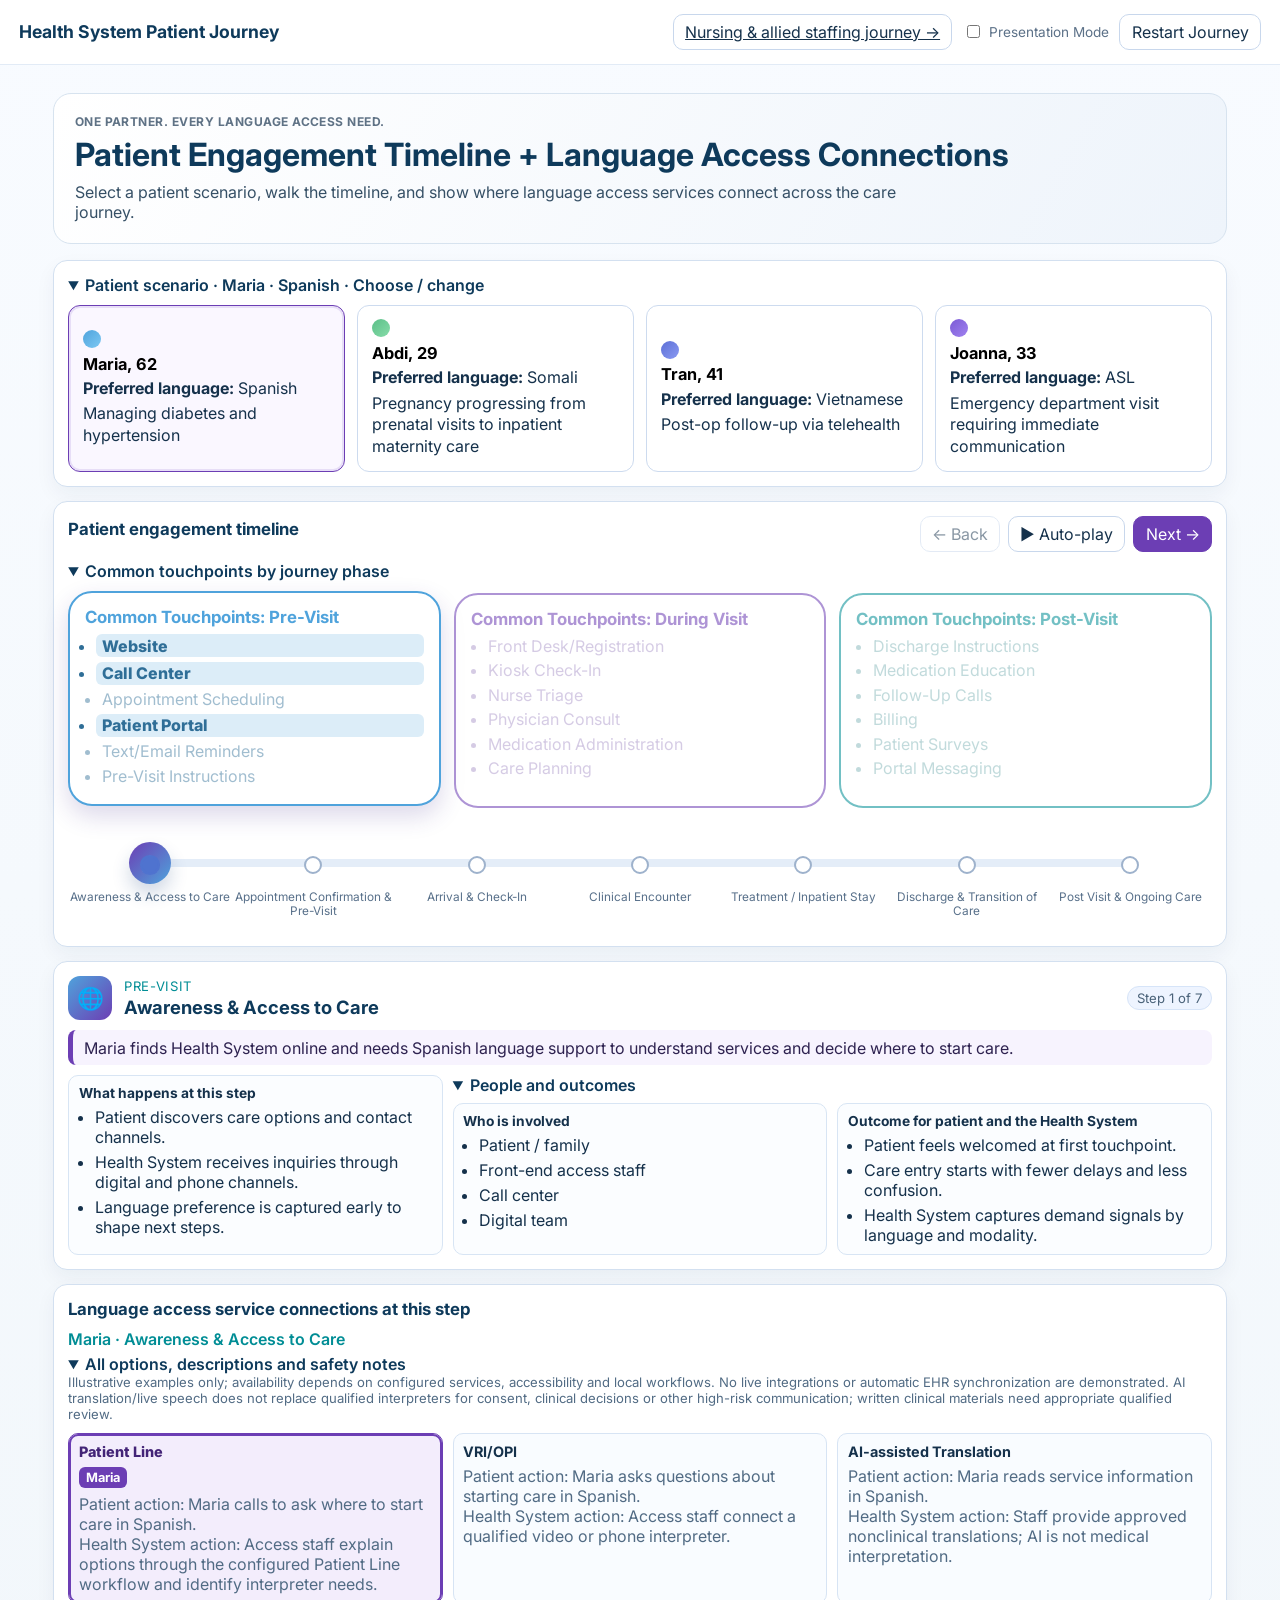
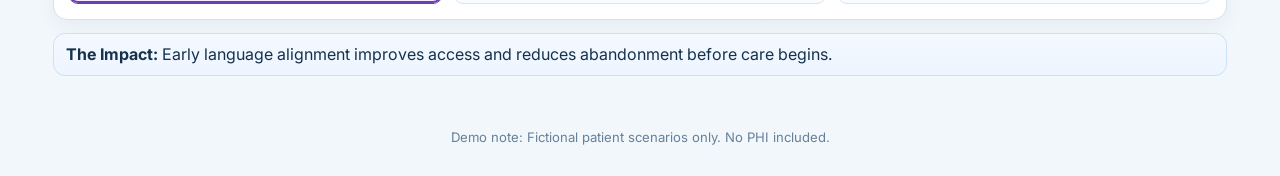
==== commit b37fccdc: "Add nursing and allied staffing sales conversation journey Co-authored-by: copilot-swe-agent[bot] <1" ====
--- a/index.html
+++ b/index.html
@@ -17,6 +17,7 @@
         <h1 class="top-title">Health System Patient Journey</h1>
       </div>
       <div class="top-actions">
+        <a class="ghost-btn" href="staffing.html">Nursing &amp; allied staffing journey &rarr;</a>
         <label class="toggle-wrap" for="presentationMode">
           <input id="presentationMode" type="checkbox" />
           <span>Presentation Mode</span>
